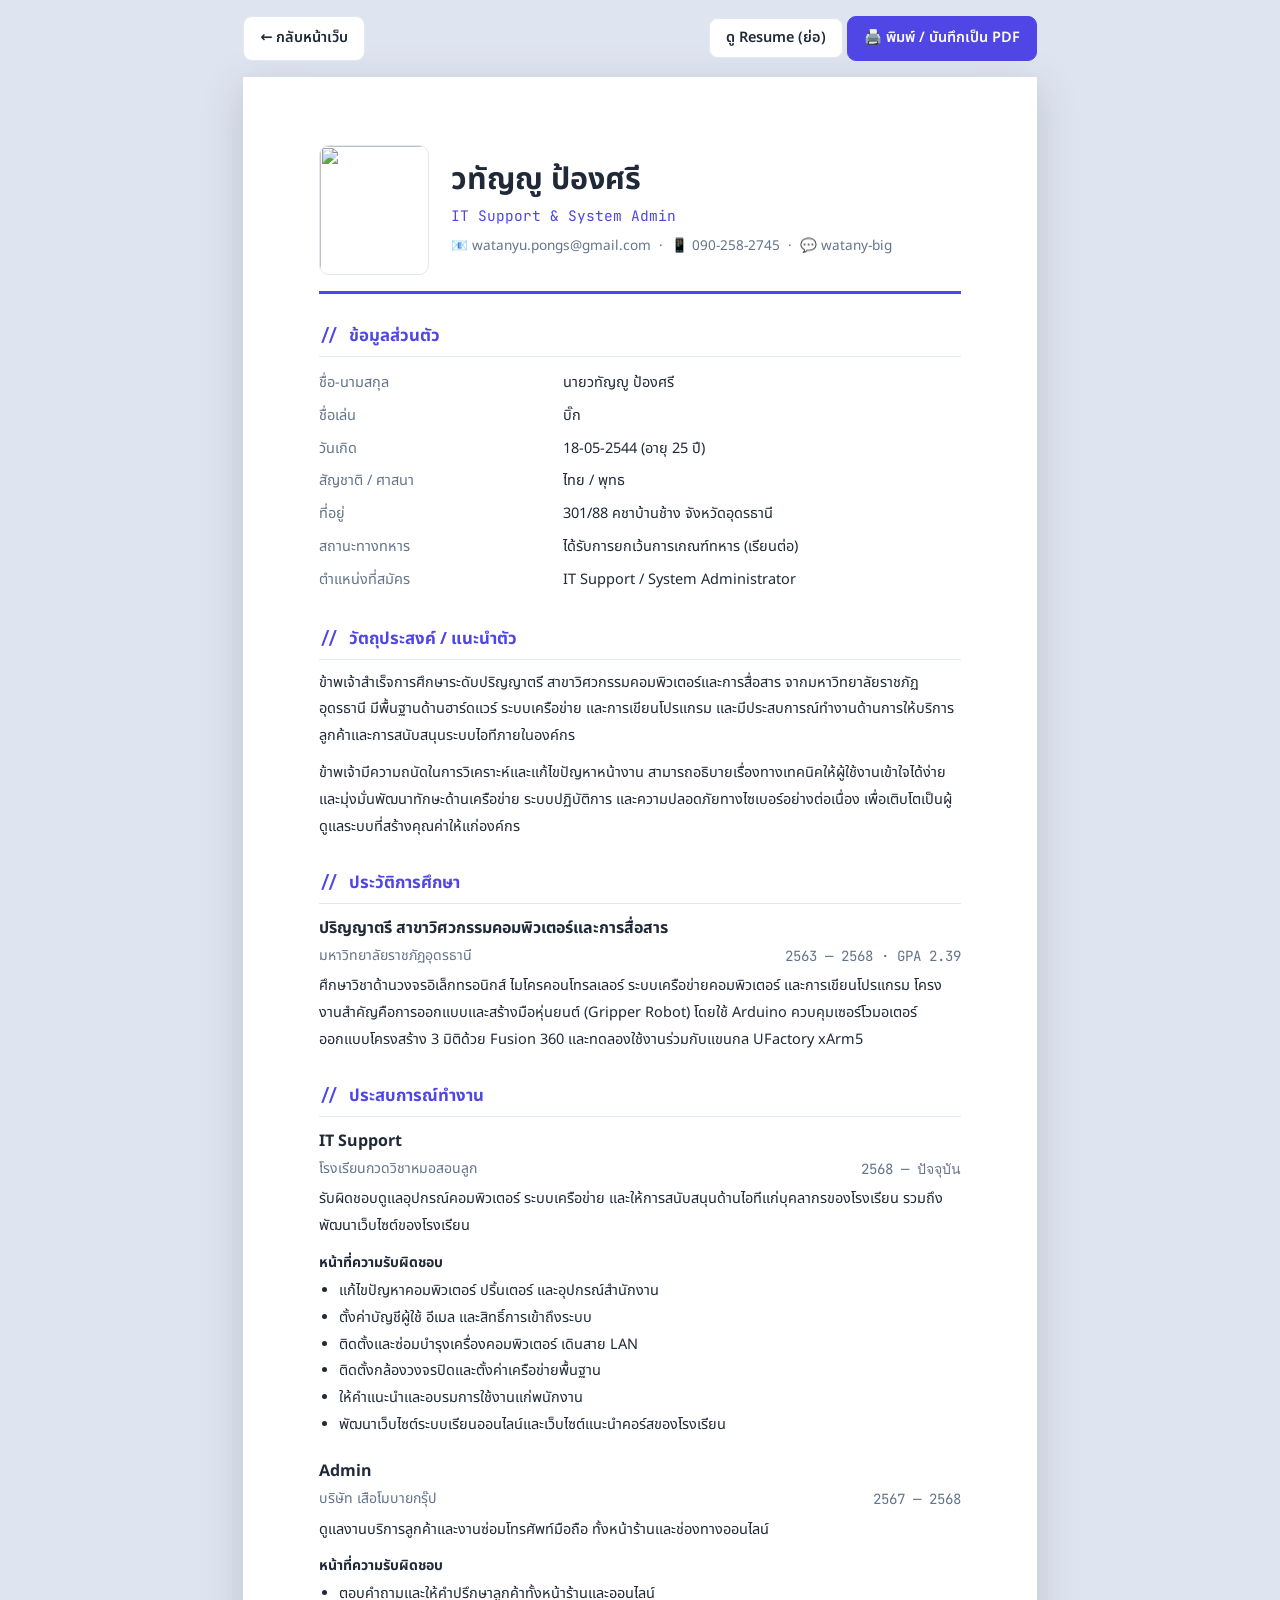
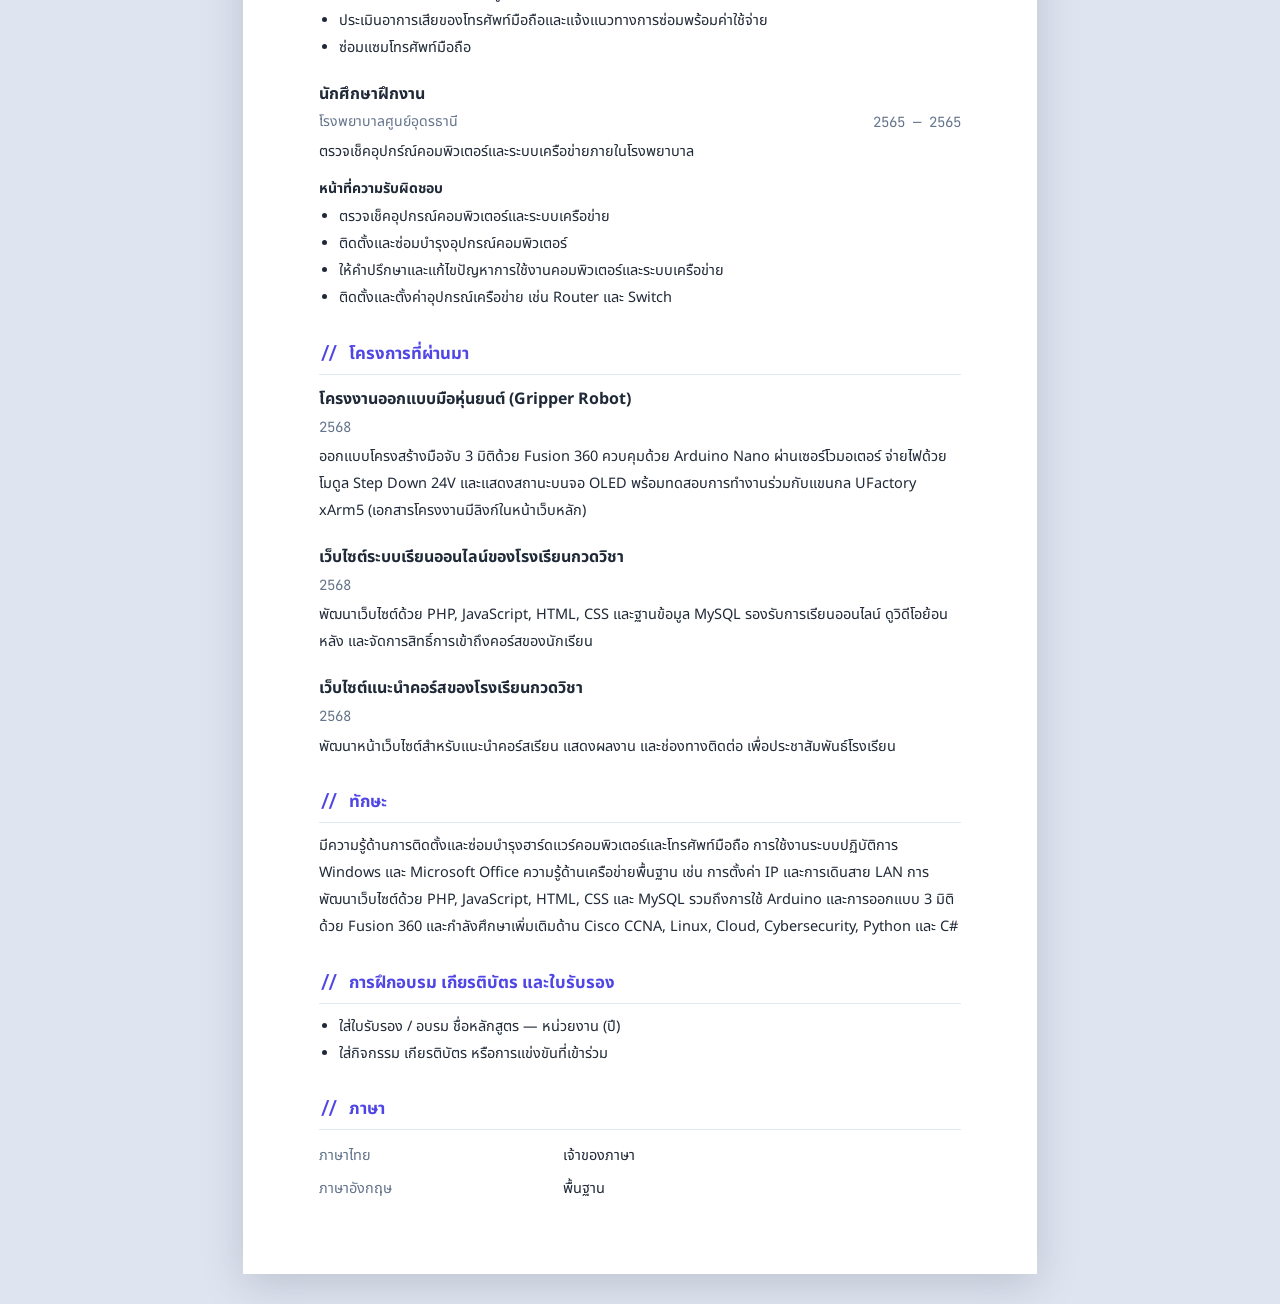
==== cv.html @ f551d609 "Add files via upload" ====
<!DOCTYPE html>
<html lang="th">
<head>
<meta charset="UTF-8">
<meta name="viewport" content="width=device-width, initial-scale=1">
<title>CV</title>
<link href="https://fonts.googleapis.com/css2?family=JetBrains+Mono:wght@400;600&family=Noto+Sans+Thai:wght@300;400;600;700&display=swap" rel="stylesheet">
<link rel="stylesheet" href="cv.css">
</head>
<body>
<div class="toolbar">
  <a href="index.html">← กลับหน้าเว็บ</a>
  <span><a href="resume.html">ดู Resume (ย่อ)</a> <button onclick="window.print()">🖨️ พิมพ์ / บันทึกเป็น PDF</button></span>
</div>
<main class="doc" id="doc"></main>
<script src="data.js"></script>
<script src="cv.js"></script>
</body>
</html>
---- cv.css ----
:root{--accent:#4f46e5;--text:#1f2937;--muted:#64748b;--line:#e2e8f0}
*{box-sizing:border-box}
body{margin:0;background:#dfe5f0;color:var(--text);font-family:"Noto Sans Thai",system-ui,sans-serif;line-height:1.85;font-size:14.5px}
.mono{font-family:"JetBrains Mono",ui-monospace,monospace}
.toolbar{max-width:210mm;margin:16px auto;display:flex;justify-content:space-between;align-items:center;gap:8px;flex-wrap:wrap}
.toolbar a,.toolbar button{font:inherit;font-weight:600;padding:8px 16px;border-radius:9px;border:1px solid var(--line);background:#fff;color:var(--text);cursor:pointer;text-decoration:none}
.toolbar button{background:var(--accent);color:#fff;border-color:var(--accent)}
.doc{width:210mm;min-height:297mm;margin:0 auto 30px;background:#fff;padding:18mm 20mm;box-shadow:0 10px 40px rgba(30,41,59,.18)}
.head{display:flex;gap:22px;align-items:center;border-bottom:3px solid var(--accent);padding-bottom:16px}
.head img{width:110px;height:130px;object-fit:cover;border-radius:10px;border:1px solid var(--line)}
.head h1{margin:0;font-size:1.9rem;line-height:1.25}.head .role{color:var(--accent);margin:4px 0}
.head .ct{font-size:.85rem;color:var(--muted)}
h2{font-size:1.05rem;margin:26px 0 10px;padding-bottom:4px;border-bottom:1px solid var(--line);color:var(--accent);break-after:avoid}
h2::before{content:"// ";font-family:"JetBrains Mono",monospace}
p{margin:0 0 10px;text-align:left;word-break:normal;overflow-wrap:break-word}
table{border-collapse:collapse;width:100%}td{padding:3px 0;vertical-align:top}td:first-child{width:38%;color:var(--muted)}
.entry{margin-bottom:18px;break-inside:avoid}
.entry h3{margin:0;font-size:1rem}
.entry .sub{display:flex;justify-content:space-between;gap:10px;flex-wrap:wrap;color:var(--muted);font-size:.88rem;margin-bottom:4px}
.entry h4{margin:8px 0 2px;font-size:.88rem}
.entry ul,ul.list{margin:2px 0 0;padding-left:20px}
ul.plain{list-style:none;padding:0}
@media screen and (max-width:820px){.doc{width:100%;padding:20px;min-height:0}.head{flex-direction:column;align-items:flex-start}.toolbar{margin:12px}}
@media print{
  @page{size:A4;margin:16mm 0}
  body{background:#fff;-webkit-print-color-adjust:exact;print-color-adjust:exact}
  .toolbar{display:none}.doc{width:auto;margin:0;box-shadow:none;padding:0 20mm}
}
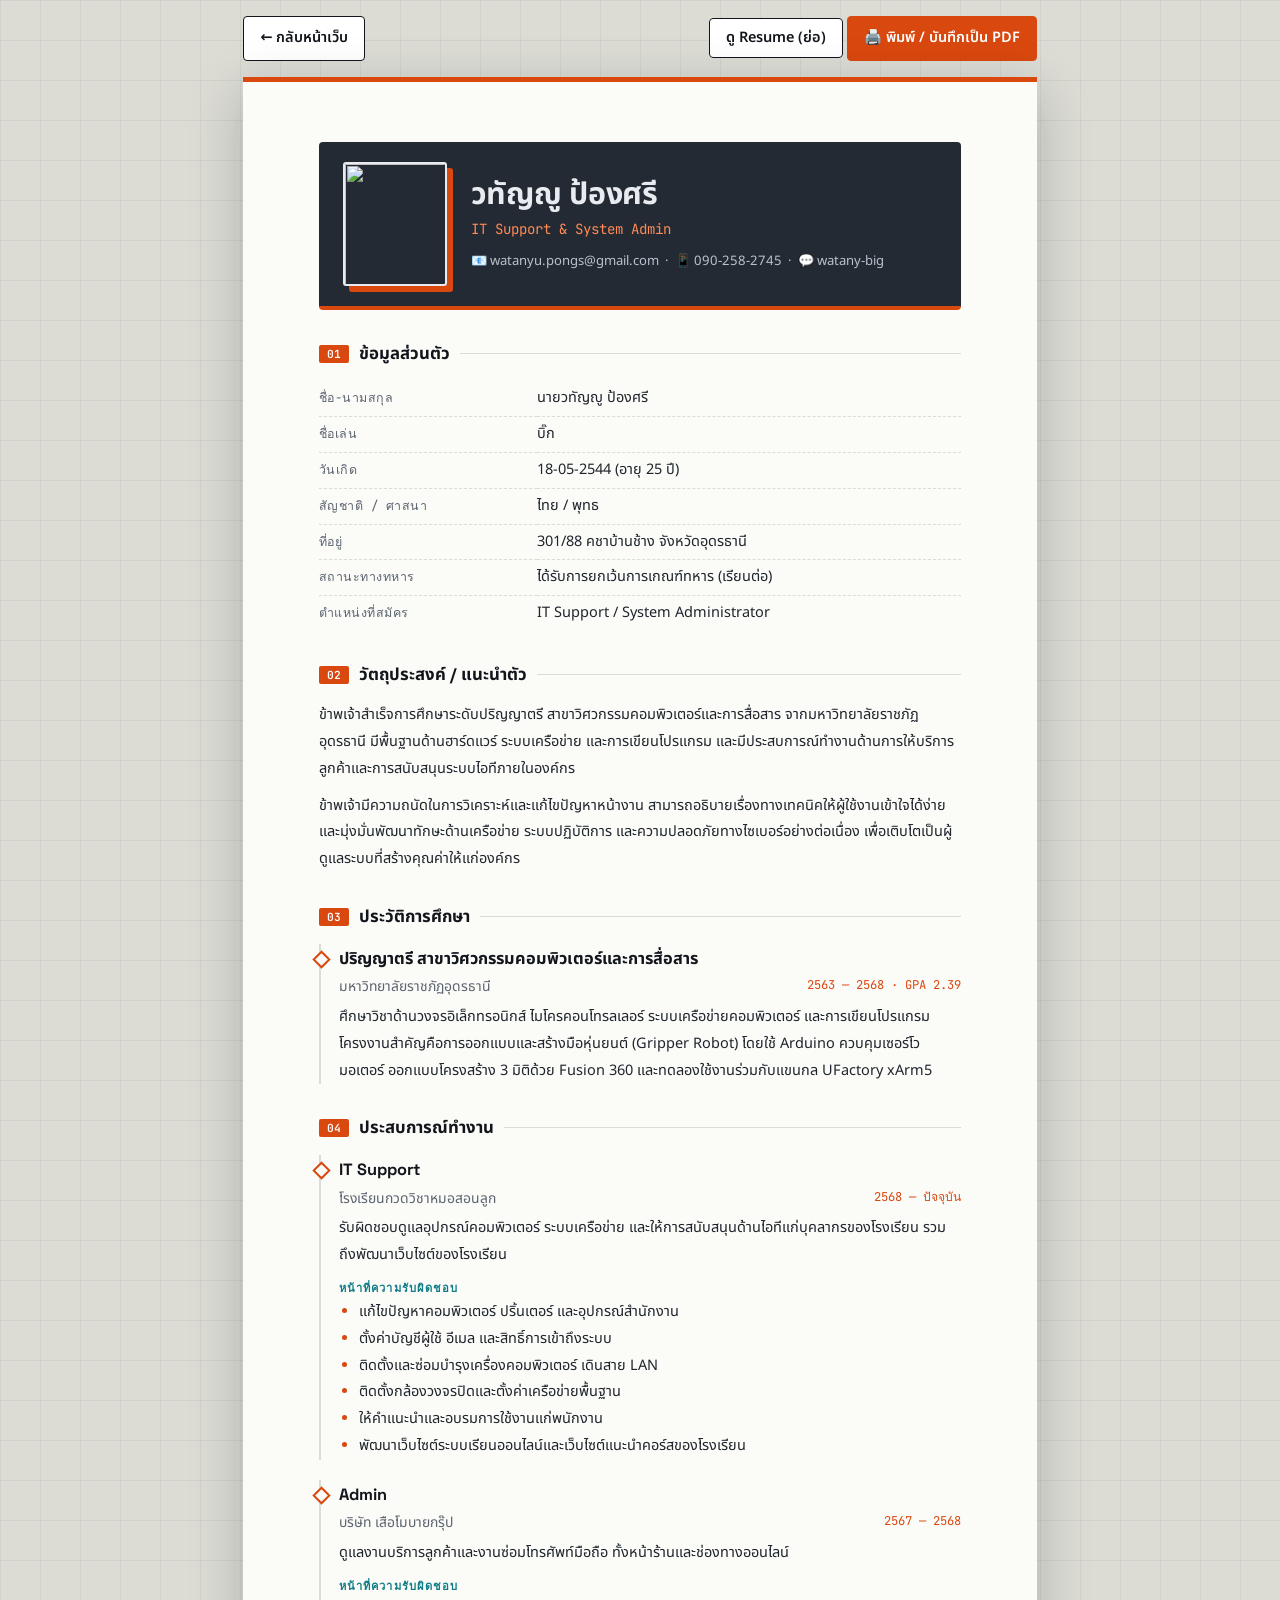
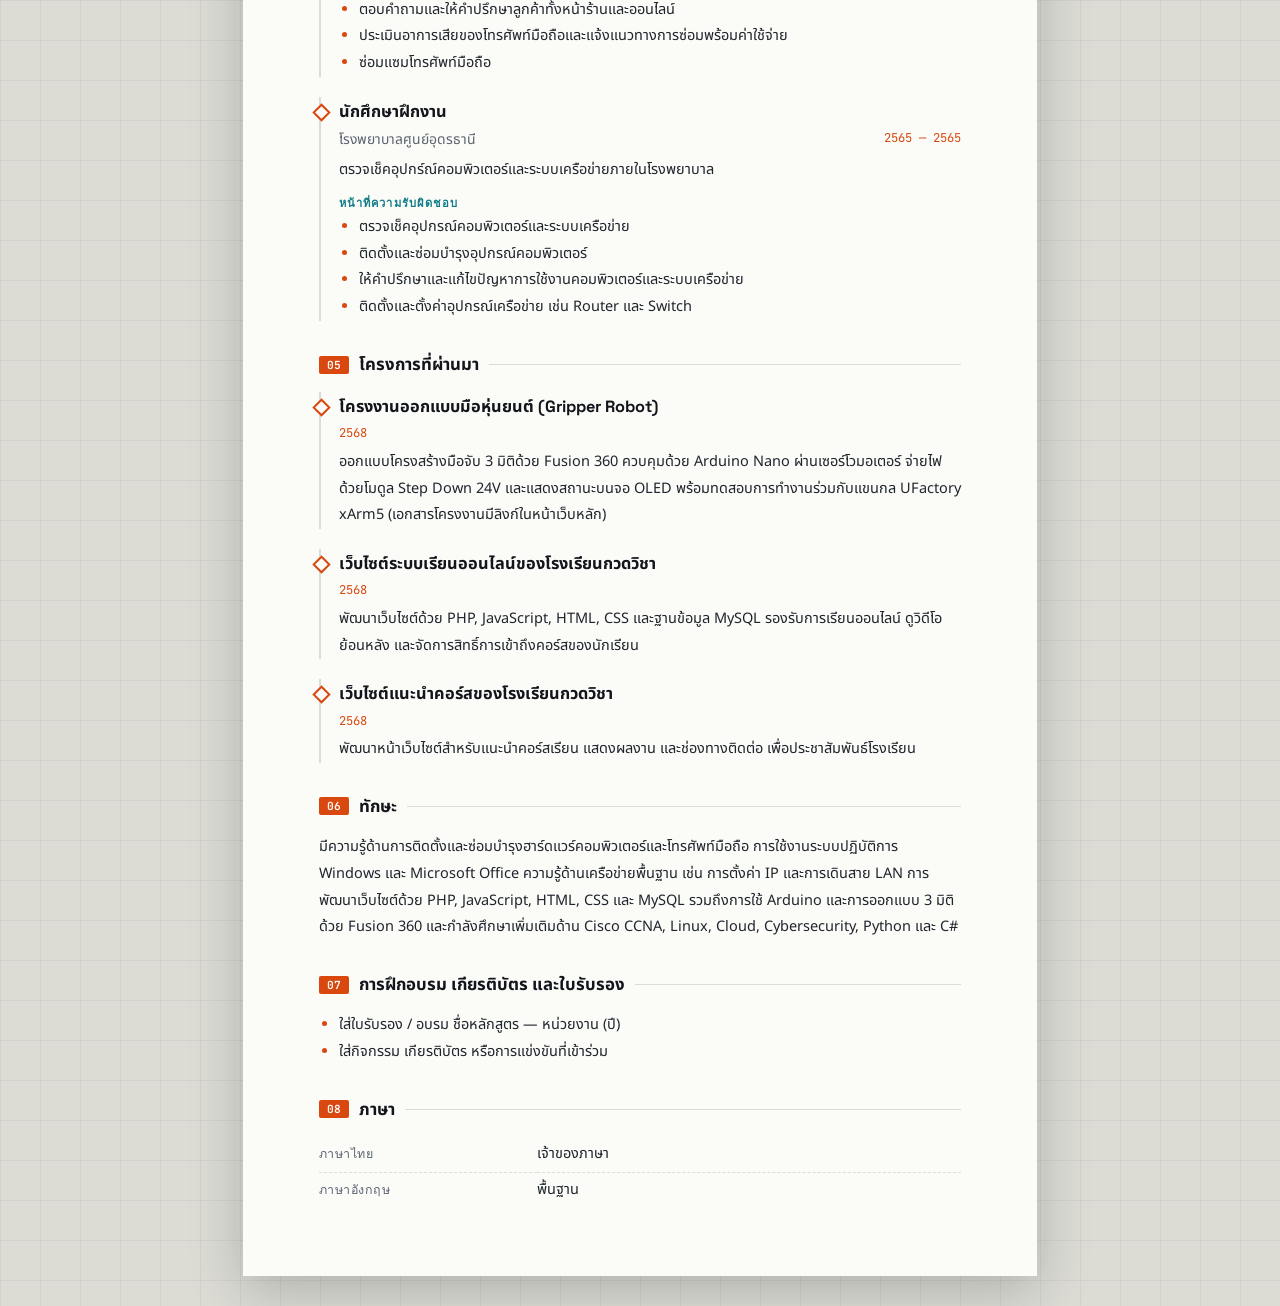
==== commit c2eb8e55: "Add files via upload" ====
--- a/cv.html
+++ b/cv.html
@@ -4,7 +4,7 @@
 <meta charset="UTF-8">
 <meta name="viewport" content="width=device-width, initial-scale=1">
 <title>CV</title>
-<link href="https://fonts.googleapis.com/css2?family=JetBrains+Mono:wght@400;600&family=Noto+Sans+Thai:wght@300;400;600;700&display=swap" rel="stylesheet">
+<link href="https://fonts.googleapis.com/css2?family=JetBrains+Mono:wght@400;600&family=Space+Grotesk:wght@500;700&family=Noto+Sans+Thai:wght@300;400;600;700&display=swap" rel="stylesheet">
 <link rel="stylesheet" href="cv.css">
 </head>
 <body>
--- a/cv.css
+++ b/cv.css
@@ -1,28 +1,51 @@
-:root{--accent:#4f46e5;--text:#1f2937;--muted:#64748b;--line:#e2e8f0}
+:root{--accent:#d9480f;--accent2:#0e7c86;--ink:#12161c;--text:#1f252d;--muted:#5b6470;--line:#d9ddd5;--paper:#fbfbf8;--dark:#232a33;--dtext:#e8ebef}
 *{box-sizing:border-box}
-body{margin:0;background:#dfe5f0;color:var(--text);font-family:"Noto Sans Thai",system-ui,sans-serif;line-height:1.85;font-size:14.5px}
+body{margin:0;counter-reset:sec;color:var(--text);font-family:"Noto Sans Thai",system-ui,sans-serif;line-height:1.85;font-size:14.5px;background:#dcdcd5;
+  background-image:linear-gradient(rgba(18,22,28,.05) 1px,transparent 1px),linear-gradient(90deg,rgba(18,22,28,.05) 1px,transparent 1px);background-size:40px 40px}
+h1,h2,h3,h4{font-family:"Space Grotesk","Noto Sans Thai",sans-serif}
 .mono{font-family:"JetBrains Mono",ui-monospace,monospace}
 .toolbar{max-width:210mm;margin:16px auto;display:flex;justify-content:space-between;align-items:center;gap:8px;flex-wrap:wrap}
-.toolbar a,.toolbar button{font:inherit;font-weight:600;padding:8px 16px;border-radius:9px;border:1px solid var(--line);background:#fff;color:var(--text);cursor:pointer;text-decoration:none}
-.toolbar button{background:var(--accent);color:#fff;border-color:var(--accent)}
-.doc{width:210mm;min-height:297mm;margin:0 auto 30px;background:#fff;padding:18mm 20mm;box-shadow:0 10px 40px rgba(30,41,59,.18)}
-.head{display:flex;gap:22px;align-items:center;border-bottom:3px solid var(--accent);padding-bottom:16px}
-.head img{width:110px;height:130px;object-fit:cover;border-radius:10px;border:1px solid var(--line)}
-.head h1{margin:0;font-size:1.9rem;line-height:1.25}.head .role{color:var(--accent);margin:4px 0}
-.head .ct{font-size:.85rem;color:var(--muted)}
-h2{font-size:1.05rem;margin:26px 0 10px;padding-bottom:4px;border-bottom:1px solid var(--line);color:var(--accent);break-after:avoid}
-h2::before{content:"// ";font-family:"JetBrains Mono",monospace}
+.toolbar a,.toolbar button{font:inherit;font-weight:600;padding:8px 16px;border-radius:4px;border:1.5px solid var(--ink);background:#fff;color:var(--ink);cursor:pointer;text-decoration:none;transition:.2s}
+.toolbar button{background:var(--accent);border-color:var(--accent);color:#fff}
+.toolbar a:hover,.toolbar button:hover{transform:translate(-2px,-2px);box-shadow:3px 3px 0 var(--ink)}
+
+.doc{width:210mm;min-height:297mm;margin:0 auto 30px;background:var(--paper);padding:16mm 20mm 18mm;border-top:5px solid var(--accent);box-shadow:0 14px 50px rgba(18,22,28,.22)}
+
+/* หัวเอกสาร */
+.head{display:flex;gap:24px;align-items:center;background:var(--dark);color:var(--dtext);padding:20px 24px;border-radius:4px;border-bottom:4px solid var(--accent)}
+.head img{width:104px;height:124px;object-fit:cover;border-radius:3px;border:2px solid var(--dtext);box-shadow:6px 6px 0 var(--accent);flex:none;background:var(--dark)}
+.head h1{margin:0;font-size:1.9rem;line-height:1.2;letter-spacing:-.01em}
+.head .role{color:#ff8a55;margin:4px 0 8px;font-size:.88rem}
+.head .ct{font-size:.82rem;color:#b9c2cc;line-height:1.7}
+
+h2{display:flex;align-items:center;gap:10px;font-size:1.05rem;margin:28px 0 12px;counter-increment:sec;color:var(--ink);break-after:avoid}
+h2::before{content:"0" counter(sec);font:600 .7rem "JetBrains Mono",monospace;color:#fff;background:var(--accent);padding:2px 8px;border-radius:2px}
+h2::after{content:"";flex:1;height:1px;background:var(--line)}
 p{margin:0 0 10px;text-align:left;word-break:normal;overflow-wrap:break-word}
-table{border-collapse:collapse;width:100%}td{padding:3px 0;vertical-align:top}td:first-child{width:38%;color:var(--muted)}
-.entry{margin-bottom:18px;break-inside:avoid}
-.entry h3{margin:0;font-size:1rem}
-.entry .sub{display:flex;justify-content:space-between;gap:10px;flex-wrap:wrap;color:var(--muted);font-size:.88rem;margin-bottom:4px}
-.entry h4{margin:8px 0 2px;font-size:.88rem}
+table{border-collapse:collapse;width:100%}
+td{padding:4px 0;vertical-align:top;border-bottom:1px dashed var(--line)}
+td:first-child{width:34%;font:400 .78rem "JetBrains Mono",monospace;color:var(--muted);text-transform:uppercase;letter-spacing:.04em;padding-top:7px}
+tr:last-child td{border-bottom:0}
+
+.entry{position:relative;margin-bottom:20px;padding-left:18px;border-left:2px solid var(--line);break-inside:avoid;transition:border-color .2s}
+.entry::before{content:"";position:absolute;left:-6px;top:9px;width:9px;height:9px;background:var(--paper);border:2px solid var(--accent);transform:rotate(45deg)}
+.entry:hover{border-left-color:var(--accent)}
+.entry h3{margin:0;font-size:1.02rem;color:var(--ink)}
+.entry .sub{display:flex;justify-content:space-between;gap:10px;flex-wrap:wrap;color:var(--muted);font-size:.87rem;margin-bottom:4px}
+.entry .sub .mono{font-size:.76rem;color:var(--accent)}
+.entry h4{margin:10px 0 2px;font:600 .7rem "JetBrains Mono",monospace;letter-spacing:.1em;text-transform:uppercase;color:var(--accent2)}
 .entry ul,ul.list{margin:2px 0 0;padding-left:20px}
-ul.plain{list-style:none;padding:0}
+ul.list li::marker,.entry li::marker{color:var(--accent)}
+
+@keyframes rise{from{opacity:0;transform:translateY(14px)}}
+@media screen{.doc{animation:rise .7s both}.head{animation:rise .6s .1s both}}
 @media screen and (max-width:820px){.doc{width:100%;padding:20px;min-height:0}.head{flex-direction:column;align-items:flex-start}.toolbar{margin:12px}}
+@media(prefers-reduced-motion:reduce){*{animation:none!important;transition:none!important}}
+
 @media print{
-  @page{size:A4;margin:16mm 0}
+  @page{size:A4;margin:14mm 0}
   body{background:#fff;-webkit-print-color-adjust:exact;print-color-adjust:exact}
-  .toolbar{display:none}.doc{width:auto;margin:0;box-shadow:none;padding:0 20mm}
-}+  *{animation:none!important}
+  .toolbar{display:none}
+  .doc{width:auto;min-height:0;margin:0;box-shadow:none;border-top:0;padding:0 20mm}
+}
